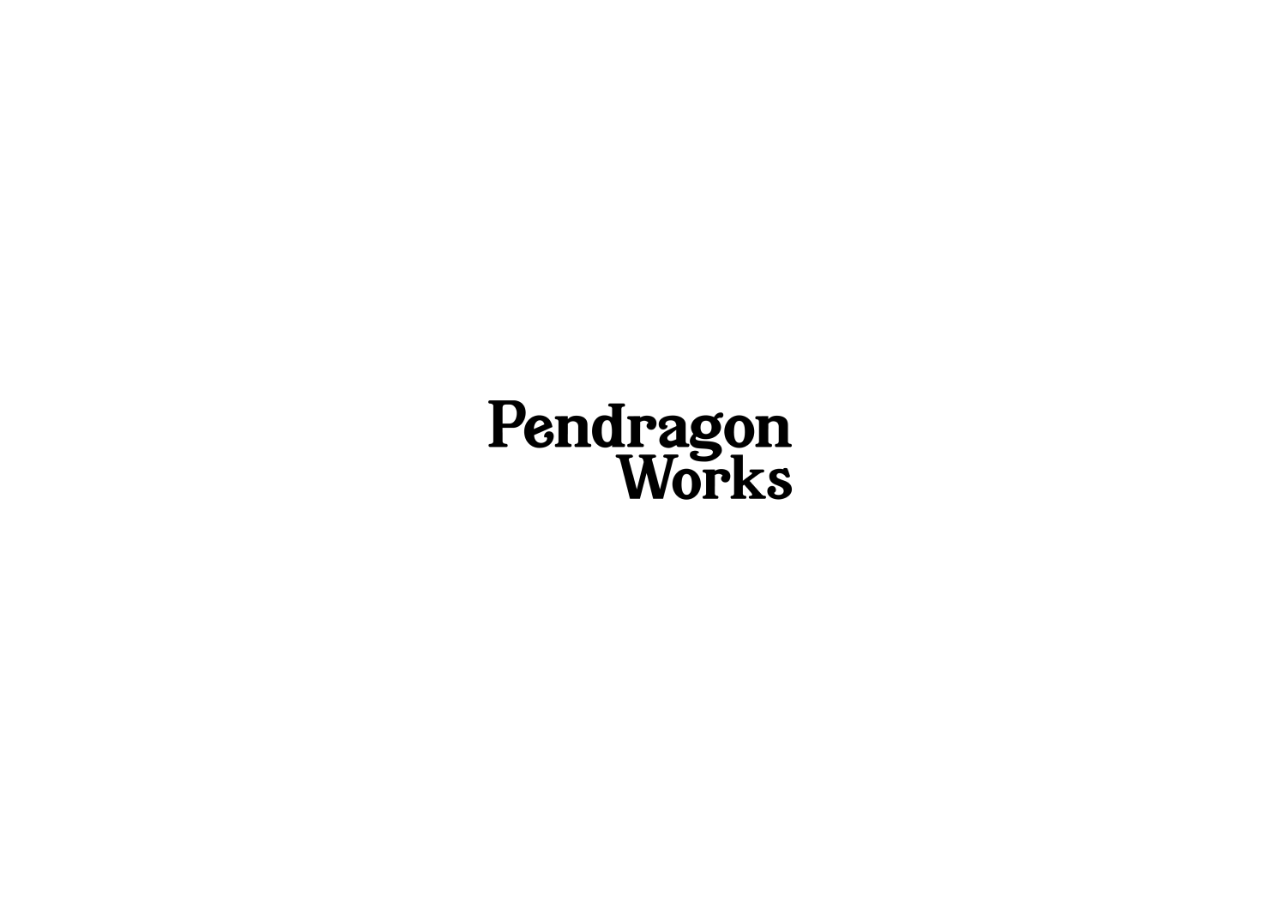
==== index.html @ 7923fceb "Initial commit" ====
<!DOCTYPE html>
<html lang="en">
  <head>
    <title>Pendragon Works</title>
    <meta name="description" content="" />
    <meta charset="utf-8" />
    <link rel="stylesheet" href="style.css" />
    <meta name="viewport" content="width=device-width, initial-scale=1.0">
  </head>
  <body>
    <img src="logo@2x.png" alt="Pendragon Works" />
  </body>
</html>
---- style.css ----
/* @font-face {
  font-family: "soehne-breit-kraftig";
  src: url("soehne-breit-kraftig.woff2") format("woff2");
  font-weight: normal;
  font-style: normal;
  font-display: block;
}

body {
  font-family: "soehne-breit-kraftig", sans-serif;
} */

* {
  padding: 0;
  margin: 0;
  border: 0;
  list-style: none;
  vertical-align: bottom;
  box-sizing: border-box;
  font-style: normal;
  font-weight: normal;
  word-wrap: break-word;
  border-radius: 0;
  -webkit-appearance: none;
  -webkit-text-size-adjust: none;
}

img {
  position: absolute;
  left: 50%;
  top: 50%;
  -webkit-transform: translate(-50%, -50%);
  transform: translate(-50%, -50%);
  width: 343px;
  height: auto;
}
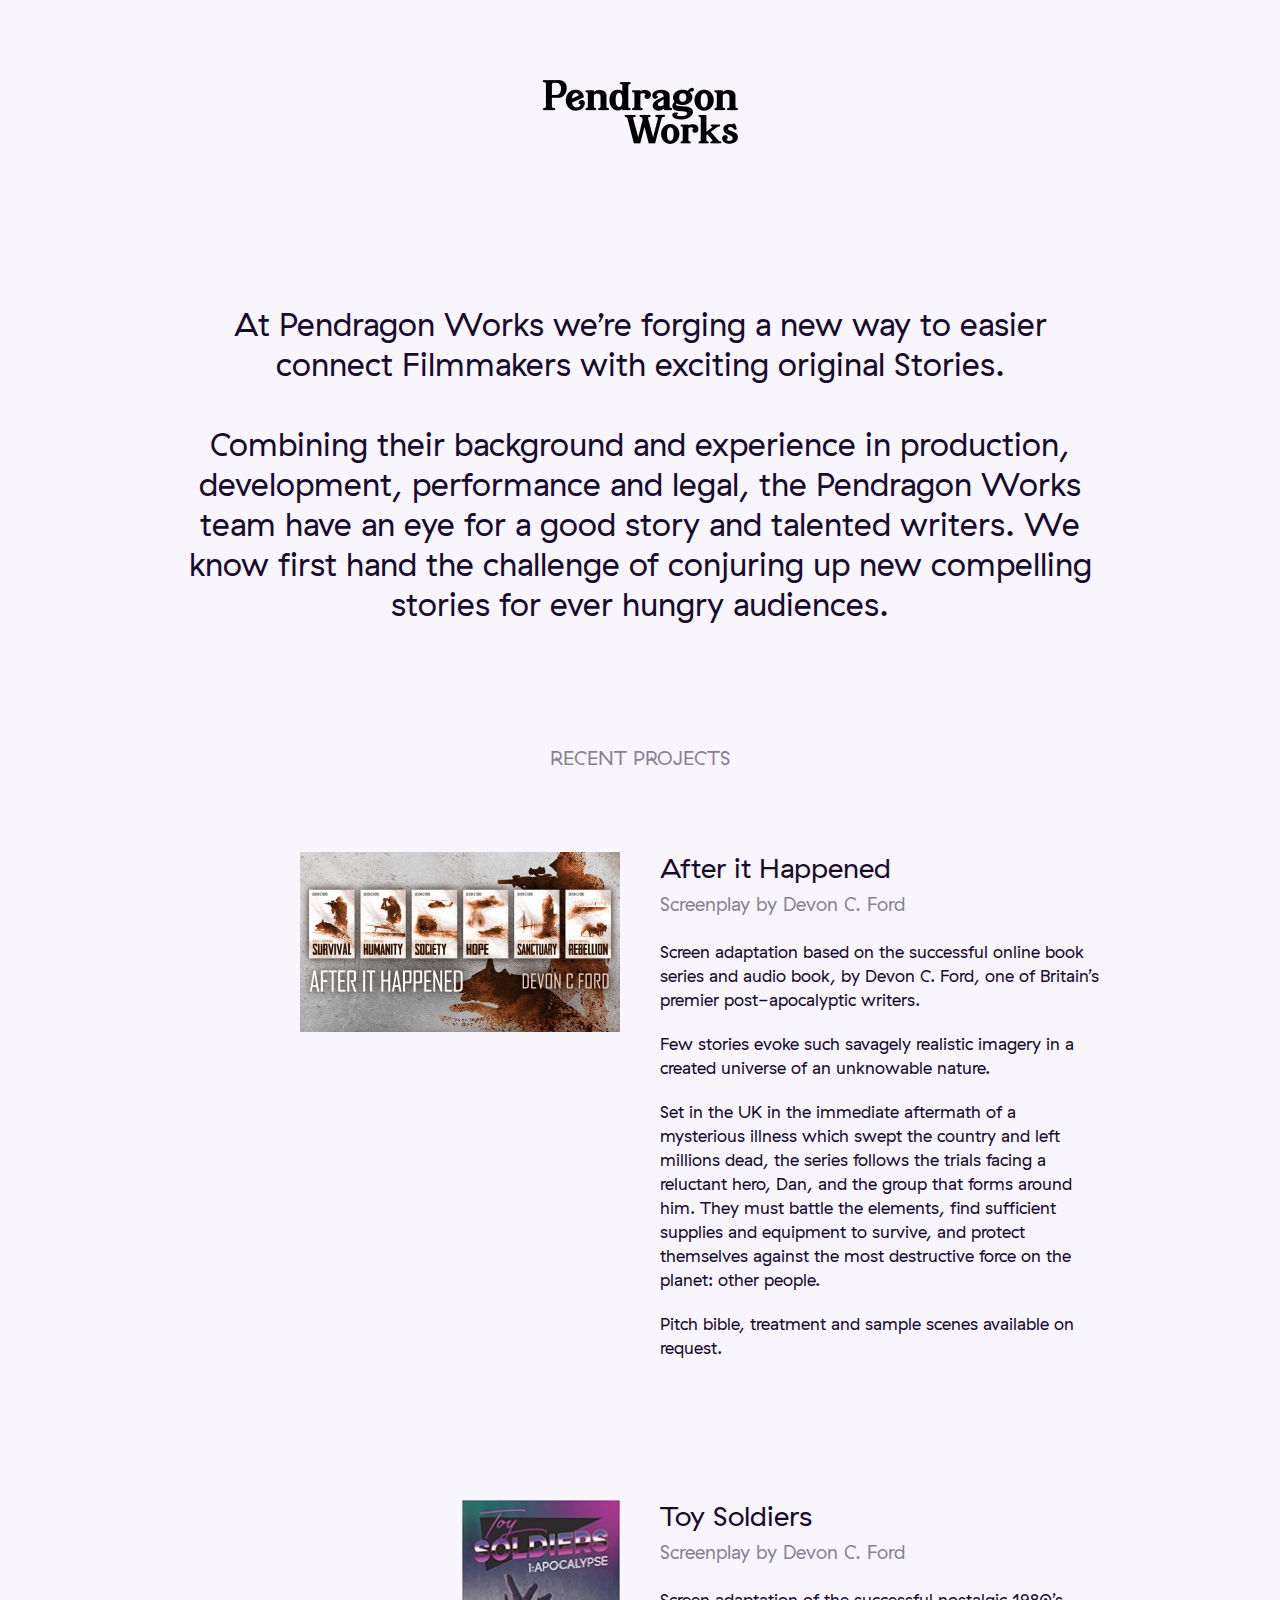
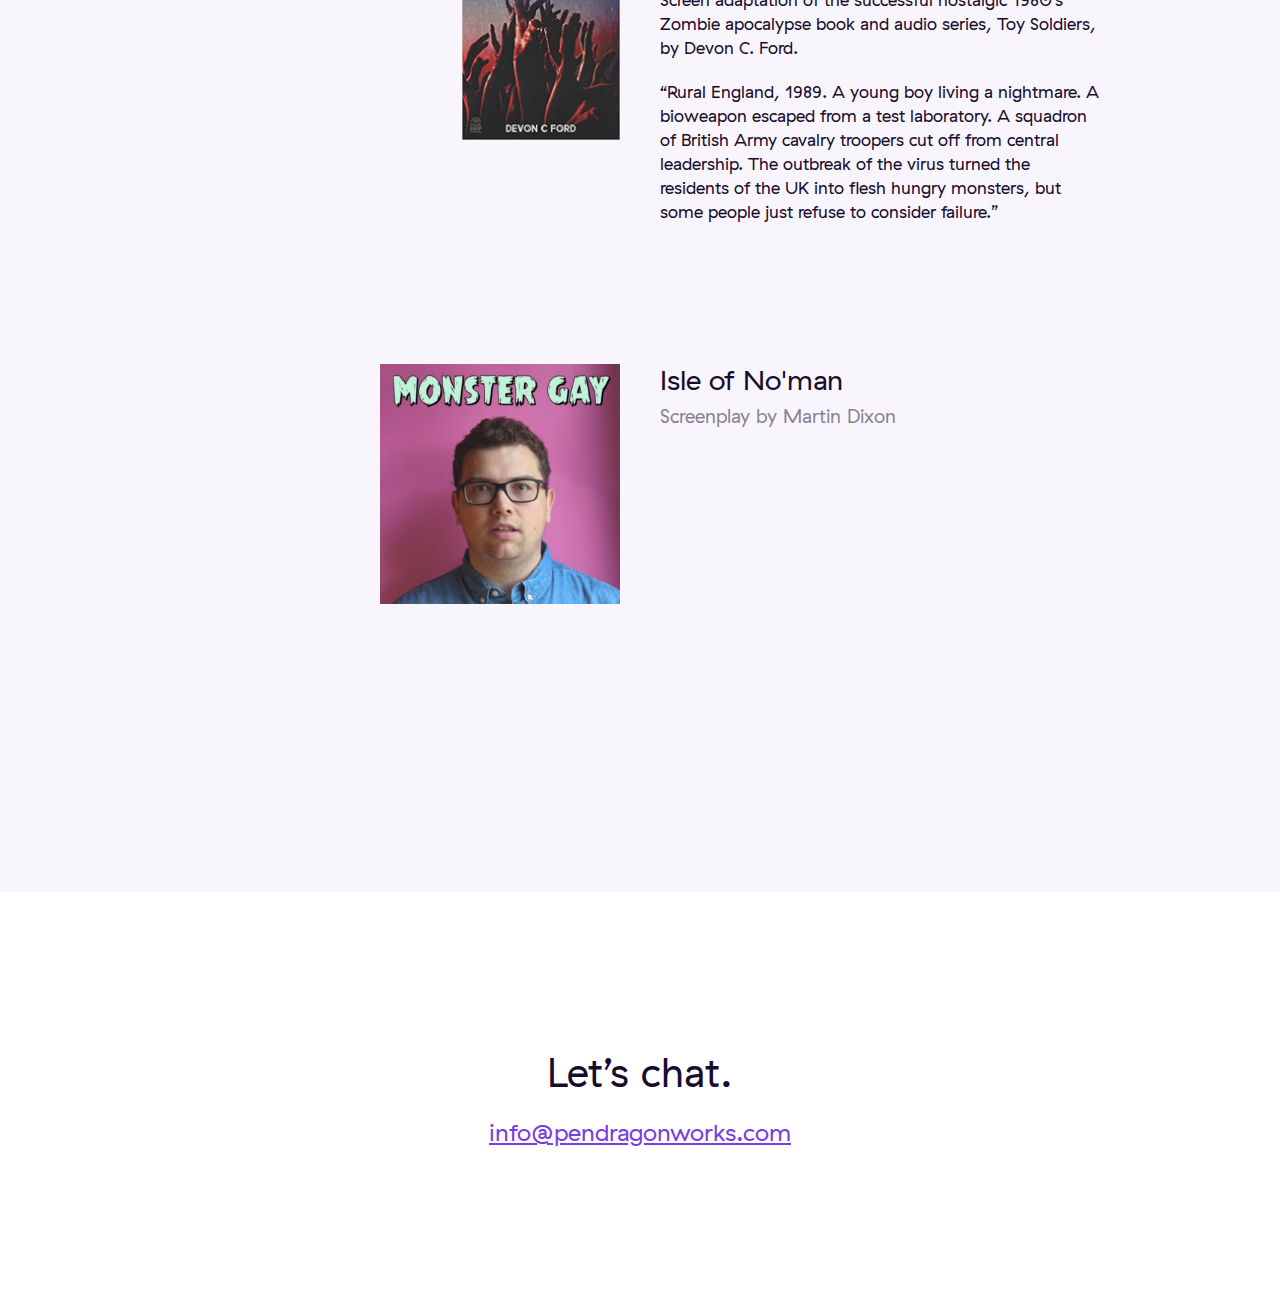
==== commit df5eb034: "website content" ====
--- a/index.html
+++ b/index.html
@@ -8,6 +8,40 @@
     <meta name="viewport" content="width=device-width, initial-scale=1.0">
   </head>
   <body>
-    <img src="logo@2x.png" alt="Pendragon Works" />
+    <section>
+      <img src="logo@2x.png" alt="Pendragon Works" class="logo" />
+      <h1>At Pendragon Works we’re forging a new way to easier connect Filmmakers with exciting original Stories.</h1>
+      <h1>Combining their background and experience in production, development, performance and legal, the Pendragon Works team have an eye for a good story and talented writers. We know first hand the challenge of conjuring up new compelling stories for ever hungry audiences.</h1>
+      <h2>Recent projects</h2>
+      <ul>
+        <li>
+          <img src="after-it-happened.jpg" alt="After it Happened book montage">
+          <h3>After it Happened</h3>
+          <h4>Screenplay by Devon C. Ford</h4>
+          <p>Screen adaptation based on the successful online book series and audio book, by Devon C. Ford, one of Britain’s premier post-apocalyptic writers.</p>
+          <p>Few stories evoke such savagely realistic imagery in a created universe of an unknowable nature.</p>
+          <p>Set in the UK in the immediate aftermath of a mysterious illness which swept the country and left millions dead, the series follows the trials facing a reluctant hero, Dan, and the group that forms around him. They must battle the elements, find sufficient supplies and equipment to survive, and protect themselves against the most destructive force on the planet: other people.</p>
+          <p>Pitch bible, treatment and sample scenes available on request.</p>
+        </li>
+        <li>
+          <img src="toy-soldiers.jpg" alt="Toy Soldiers book cover">
+          <h3>Toy Soldiers</h3>
+          <h4>Screenplay by Devon C. Ford</h4>
+          <p>Screen adaptation of the successful nostalgic 1980’s Zombie apocalypse book and audio series, Toy Soldiers, by Devon C. Ford.</p>
+          <p>“Rural England, 1989. A young boy living a nightmare. A bioweapon escaped from a test laboratory. A squadron of British Army cavalry troopers cut off from central leadership. The outbreak of the virus turned the residents of the UK into flesh hungry monsters, but some people just refuse to consider failure.”</p>
+        </li>
+        <li>
+          <img src="isle-of-no'man.jpg" alt="Martin Dixon">
+          <h3>Isle of No'man</h3>
+          <h4>Screenplay by Martin Dixon</h4>
+        </li>
+      </ul>
+    </section>
+    <footer>
+      <section>
+        <h3>Let’s chat.</h3>
+        <a href="mailto:info@pendragonworks.com">info@pendragonworks.com</a>
+      </section>
+    </footer>
   </body>
 </html>
--- a/style.css
+++ b/style.css
@@ -1,16 +1,15 @@
 
-
-/* @font-face {
-  font-family: "soehne-breit-kraftig";
-  src: url("soehne-breit-kraftig.woff2") format("woff2");
+@font-face {
+  font-family: "GT-Haptik-Regular";
+  src: url("GT-Haptik-Regular.woff2") format("woff2");
   font-weight: normal;
   font-style: normal;
   font-display: block;
 }
 
 body {
-  font-family: "soehne-breit-kraftig", sans-serif;
-} */
+  font-family: "GT-Haptik-Regular", sans-serif;
+}
 
 * {
   padding: 0;
@@ -27,12 +26,166 @@
   -webkit-text-size-adjust: none;
 }
 
-img {
+body {
+  background: rgba(122,61,225,.05);
+  color: #180C2D;
+}
+
+section {
+  max-width: 920px;
+  margin: 0 auto;
+}
+
+img.logo {
+  height: 64px;
+  display: block;
+  margin: 80px auto 160px;
+}
+
+h1 {
+  font-size: 32px;
+  line-height: 40px;
+  margin: 0 0 40px;
+  text-align: center;
+}
+
+h2 {
+  font-size: 20px;
+  line-height: 28px;
+  margin: 0 0 80px;
+  padding: 80px 0 0;
+  text-align: center;
+  opacity: .5;
+  text-transform: uppercase;
+}
+
+ul {
+  margin: 0 0 320px;
+}
+
+ul li {
+  padding: 0 0 120px 480px;
+  position: relative;
+}
+
+ul li img {
   position: absolute;
-  left: 50%;
-  top: 50%;
-  -webkit-transform: translate(-50%, -50%);
-  transform: translate(-50%, -50%);
-  width: 343px;
-  height: auto;
+  top: 0;
+  right: 480px;
+  max-height: 240px;
+  max-width: 320px;
+  margin: 0 0 28px;
 }
+
+ul li h3 {
+  font-size: 28px;
+  line-height: 32px;
+  margin: 0 auto 8px;
+  max-width: 440px;
+}
+
+ul li h4 {
+  font-size: 19px;
+  line-height: 24px;
+  margin: 0 auto 24px;
+  opacity: .5;
+  max-width: 440px;
+}
+
+ul li p {
+  font-size: 17px;
+  line-height: 24px;
+  margin: 0 0 20px;
+  max-width: 440px;
+}
+
+footer {
+  clear: both;
+  background: #fff;
+  padding: 160px 0;
+}
+
+footer section {
+  max-width: 968px;
+  margin: 0 auto;
+  padding: 0 24px;
+}
+
+footer h3 {
+  font-size: 40px;
+  line-height: 40px;
+  padding: 0 0 24px;
+  text-align: center;
+}
+
+footer a {
+  color: rgba(122,61,225,1);
+  font-size: 24px;
+  line-height: 32px;
+  text-align: center;
+  display: block;
+}
+
+footer a:hover {
+  text-decoration: none;
+}
+
+@media screen and (max-width: 960px) {
+
+  section {
+    padding: 0 24px;
+  }
+
+  ul li {
+    padding: 0 0 120px 0;
+    position: relative;
+  }
+
+  ul li img {
+    position: relative;
+    top: 0;
+    right: auto;
+    left: auto;
+    max-height: 240px;
+    max-width: 320px;
+    margin: 0 auto 48px;
+    display: block;
+  }
+
+  ul li p {
+    margin: 0 auto 20px;
+    max-width: 440px;
+
+  }
+
+}
+
+@media screen and (max-width: 414px) {
+
+  img.logo {
+    height: 64px;
+    display: block;
+    margin: 80px 0 80px;
+  }
+
+  h1 {
+    font-size: 24px;
+    line-height: 32px;
+    margin: 0 0 32px;
+    text-align: left;
+  }
+
+  ul li img {
+    margin: 0 0 48px;
+  }
+
+  footer a {
+    font-size: 20px;
+  }
+
+  footer h3 {
+    font-size: 28px;
+    line-height: 32px;
+  }
+
+}
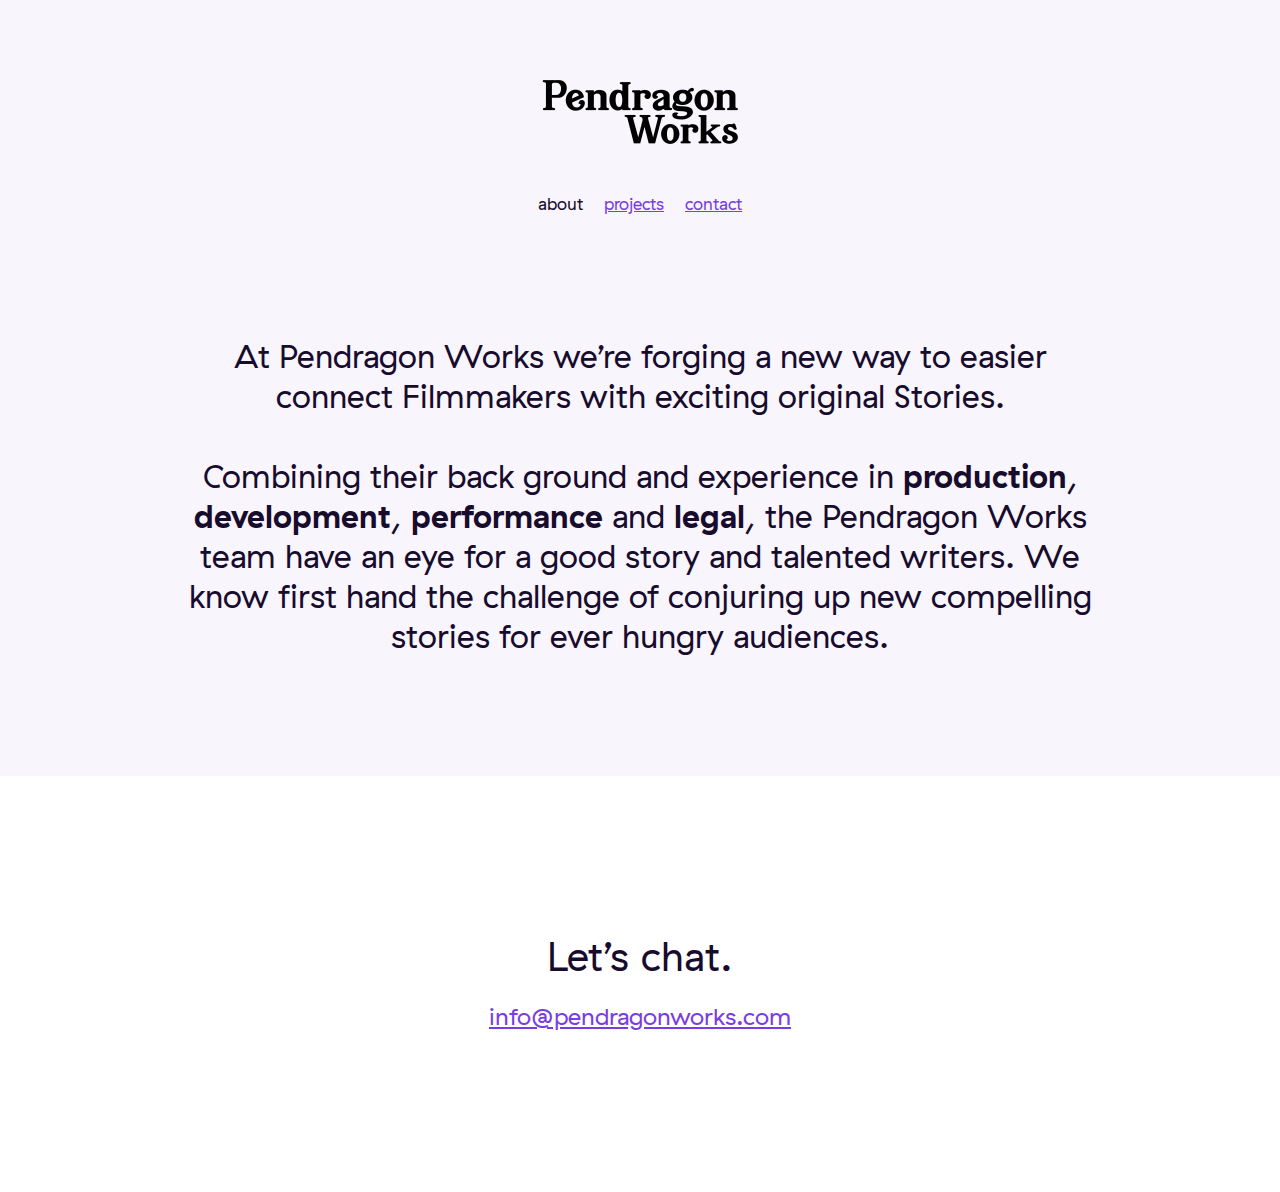
==== commit 10e9d202: "separated pages" ====
--- a/index.html
+++ b/index.html
@@ -10,32 +10,19 @@
   <body>
     <section>
       <img src="logo@2x.png" alt="Pendragon Works" class="logo" />
-      <h1>At Pendragon Works we’re forging a new way to easier connect Filmmakers with exciting original Stories.</h1>
-      <h1>Combining their background and experience in production, development, performance and legal, the Pendragon Works team have an eye for a good story and talented writers. We know first hand the challenge of conjuring up new compelling stories for ever hungry audiences.</h1>
-      <h2>Recent projects</h2>
-      <ul>
-        <li>
-          <img src="after-it-happened.jpg" alt="After it Happened book montage">
-          <h3>After it Happened</h3>
-          <h4>Screenplay by Devon C. Ford</h4>
-          <p>Screen adaptation based on the successful online book series and audio book, by Devon C. Ford, one of Britain’s premier post-apocalyptic writers.</p>
-          <p>Few stories evoke such savagely realistic imagery in a created universe of an unknowable nature.</p>
-          <p>Set in the UK in the immediate aftermath of a mysterious illness which swept the country and left millions dead, the series follows the trials facing a reluctant hero, Dan, and the group that forms around him. They must battle the elements, find sufficient supplies and equipment to survive, and protect themselves against the most destructive force on the planet: other people.</p>
-          <p>Pitch bible, treatment and sample scenes available on request.</p>
+      <ol>
+        <li class="active">
+          <a href="../">about</a>
         </li>
         <li>
-          <img src="toy-soldiers.jpg" alt="Toy Soldiers book cover">
-          <h3>Toy Soldiers</h3>
-          <h4>Screenplay by Devon C. Ford</h4>
-          <p>Screen adaptation of the successful nostalgic 1980’s Zombie apocalypse book and audio series, Toy Soldiers, by Devon C. Ford.</p>
-          <p>“Rural England, 1989. A young boy living a nightmare. A bioweapon escaped from a test laboratory. A squadron of British Army cavalry troopers cut off from central leadership. The outbreak of the virus turned the residents of the UK into flesh hungry monsters, but some people just refuse to consider failure.”</p>
+          <a href="./projects/">projects</a>
         </li>
         <li>
-          <img src="isle-of-no'man.jpg" alt="Martin Dixon">
-          <h3>Isle of No'man</h3>
-          <h4>Screenplay by Martin Dixon</h4>
+          <a href="mailto:info@pendragonworks.com">contact</a>
         </li>
-      </ul>
+      </ol>
+      <h1>At Pendragon Works we’re forging a new way to easier connect Filmmakers with exciting original Stories.</h1>
+      <h1>Combining their back ground and experience in <strong>production</strong>, <strong>development</strong>, <strong>performance</strong> and <strong>legal</strong>, the Pendragon Works team have an eye for a good story and talented writers. We know first hand the challenge of conjuring up new compelling stories for ever hungry audiences.</h1>
     </section>
     <footer>
       <section>
--- a/style.css
+++ b/style.css
@@ -7,8 +7,20 @@
   font-display: block;
 }
 
+@font-face {
+  font-family: "GT-Haptik-Bold";
+  src: url("GT-Haptik-Bold.woff2") format("woff2");
+  font-weight: normal;
+  font-style: normal;
+  font-display: block;
+}
+
 body {
   font-family: "GT-Haptik-Regular", sans-serif;
+}
+
+h1 strong {
+  font-family: "GT-Haptik-Bold", sans-serif;
 }
 
 * {
@@ -39,10 +51,34 @@
 img.logo {
   height: 64px;
   display: block;
-  margin: 80px auto 160px;
+  margin: 80px auto 24px;
+}
+
+ol {
+  text-align: center;
+  width: 100%;
+  margin: 48px 0 120px;
+}
+
+ol li {
+  display: inline-block;
+}
+
+ol li a {
+  color: rgba(122,61,225,1);
+  padding: 8px;
+  font-size: 17px;
+  line-height: 24px;
+}
+
+ol li.active a {
+  text-decoration: none;
+  color: #180C2D;
+  cursor: default;
 }
 
 h1 {
+  clear: both;
   font-size: 32px;
   line-height: 40px;
   margin: 0 0 40px;
@@ -53,7 +89,6 @@
   font-size: 20px;
   line-height: 28px;
   margin: 0 0 80px;
-  padding: 80px 0 0;
   text-align: center;
   opacity: .5;
   text-transform: uppercase;
@@ -102,6 +137,7 @@
 footer {
   clear: both;
   background: #fff;
+  margin: 120px 0 0;
   padding: 160px 0;
 }
 
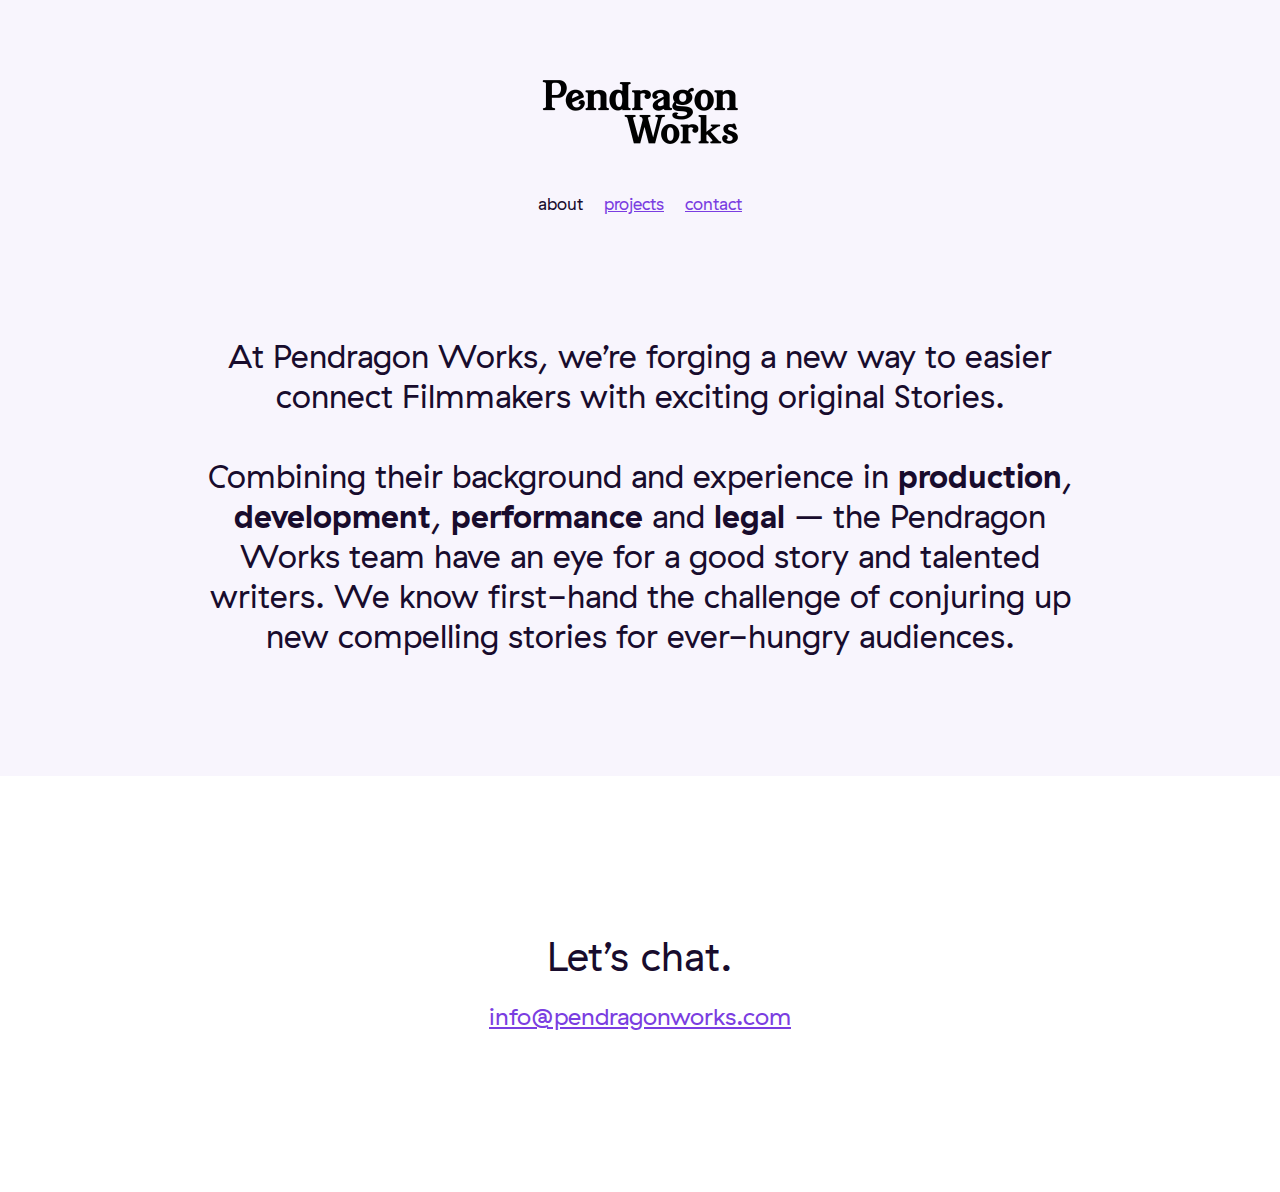
==== commit 5bcf08b3: "Copy edits" ====
--- a/index.html
+++ b/index.html
@@ -21,8 +21,8 @@
           <a href="mailto:info@pendragonworks.com">contact</a>
         </li>
       </ol>
-      <h1>At Pendragon Works we’re forging a new way to easier connect Filmmakers with exciting original Stories.</h1>
-      <h1>Combining their back ground and experience in <strong>production</strong>, <strong>development</strong>, <strong>performance</strong> and <strong>legal</strong>, the Pendragon Works team have an eye for a good story and talented writers. We know first hand the challenge of conjuring up new compelling stories for ever hungry audiences.</h1>
+      <h1>At Pendragon Works, we’re forging a new way to easier connect Filmmakers with exciting original Stories.</h1>
+      <h1>Combining their background and experience in <strong>production</strong>, <strong>development</strong>, <strong>performance</strong> and <strong>legal</strong> – the Pendragon Works team have an eye for a good story and talented writers. We know first-hand the challenge of conjuring up new compelling stories for ever-hungry audiences.</h1>
     </section>
     <footer>
       <section>
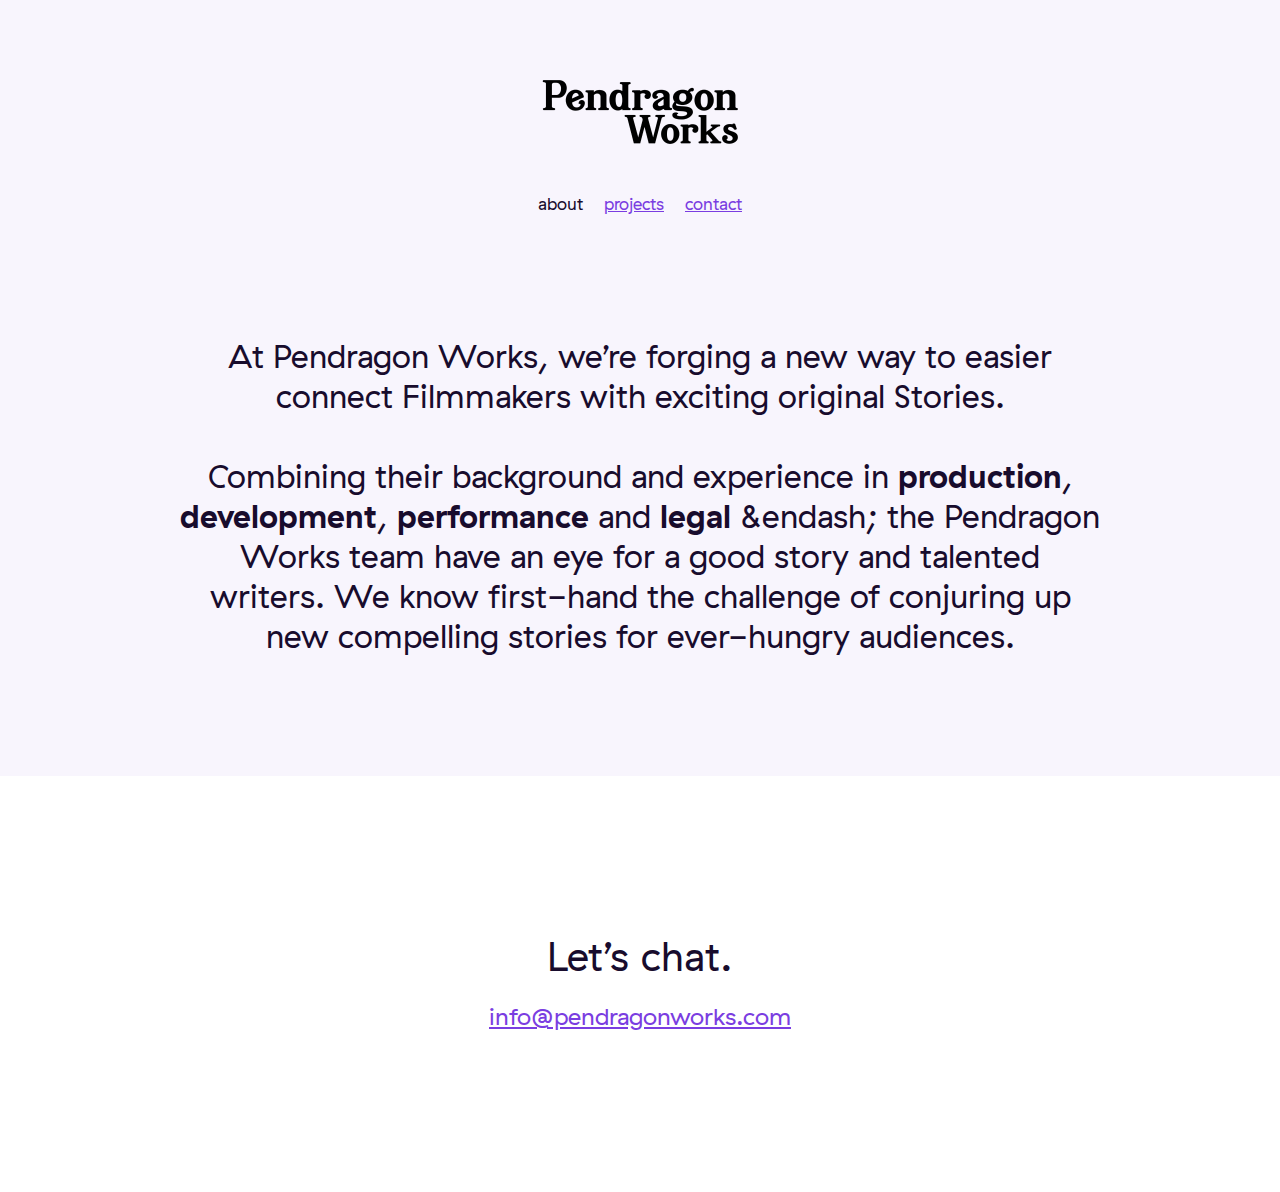
==== commit 8b7c635f: "added endash html entity" ====
--- a/index.html
+++ b/index.html
@@ -22,7 +22,7 @@
         </li>
       </ol>
       <h1>At Pendragon Works, we’re forging a new way to easier connect Filmmakers with exciting original Stories.</h1>
-      <h1>Combining their background and experience in <strong>production</strong>, <strong>development</strong>, <strong>performance</strong> and <strong>legal</strong> – the Pendragon Works team have an eye for a good story and talented writers. We know first-hand the challenge of conjuring up new compelling stories for ever-hungry audiences.</h1>
+      <h1>Combining their background and experience in <strong>production</strong>, <strong>development</strong>, <strong>performance</strong> and <strong>legal</strong> &endash; the Pendragon Works team have an eye for a good story and talented writers. We know first-hand the challenge of conjuring up new compelling stories for ever-hungry audiences.</h1>
     </section>
     <footer>
       <section>
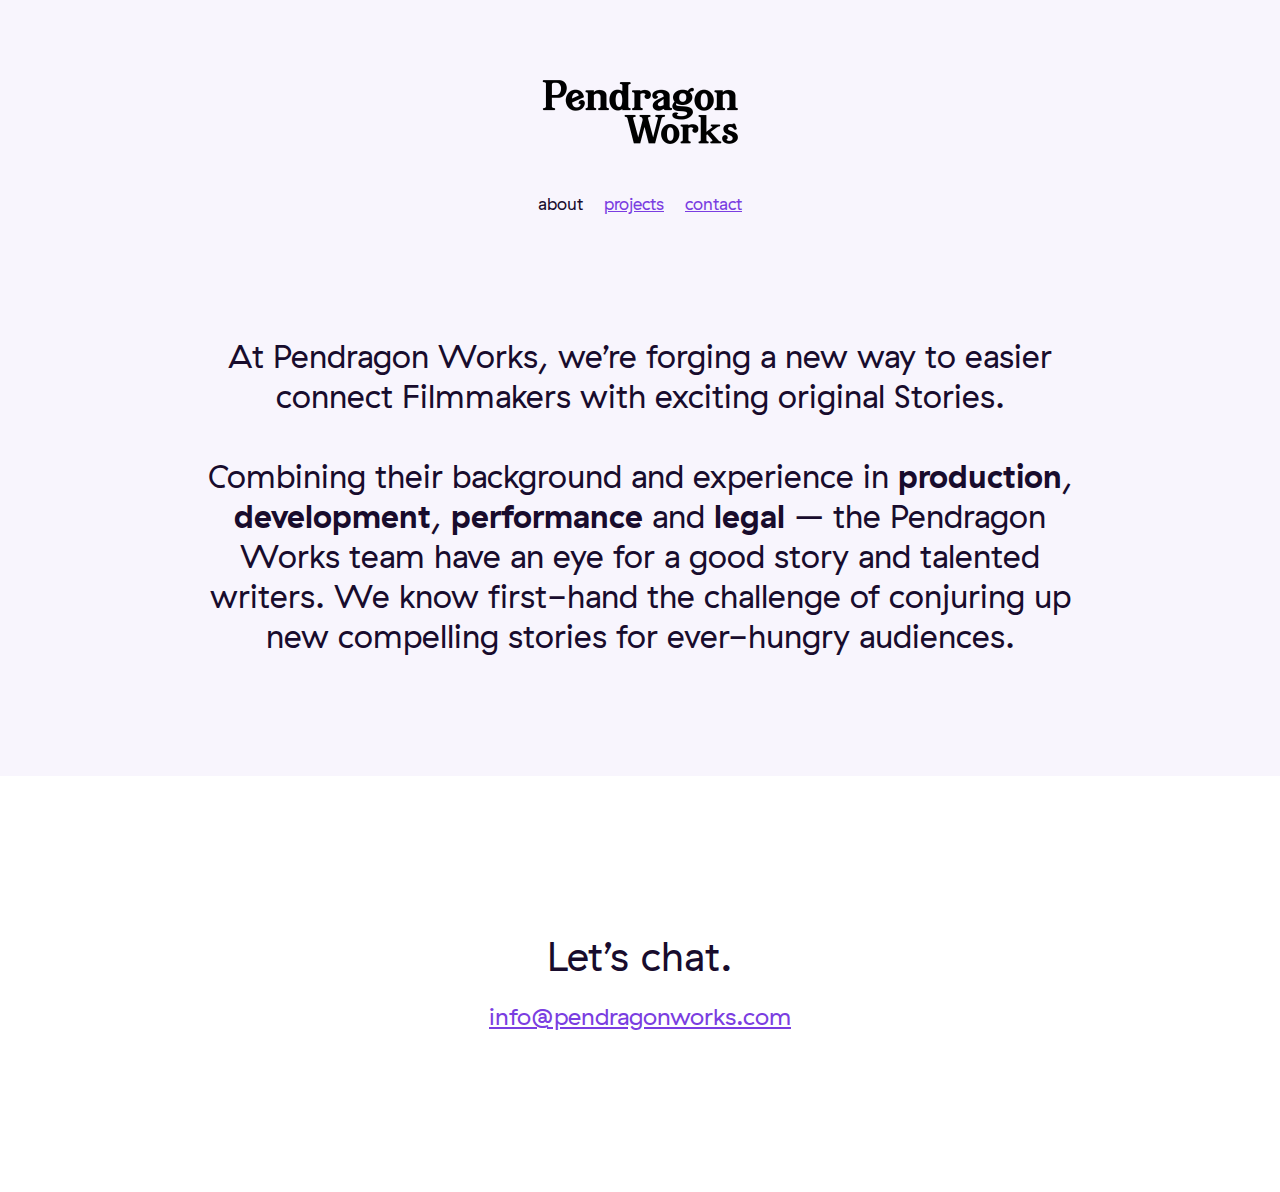
==== commit 4f944af9: "ndash!" ====
--- a/index.html
+++ b/index.html
@@ -22,7 +22,7 @@
         </li>
       </ol>
       <h1>At Pendragon Works, we’re forging a new way to easier connect Filmmakers with exciting original Stories.</h1>
-      <h1>Combining their background and experience in <strong>production</strong>, <strong>development</strong>, <strong>performance</strong> and <strong>legal</strong> &endash; the Pendragon Works team have an eye for a good story and talented writers. We know first-hand the challenge of conjuring up new compelling stories for ever-hungry audiences.</h1>
+      <h1>Combining their background and experience in <strong>production</strong>, <strong>development</strong>, <strong>performance</strong> and <strong>legal</strong> &ndash; the Pendragon Works team have an eye for a good story and talented writers. We know first-hand the challenge of conjuring up new compelling stories for ever-hungry audiences.</h1>
     </section>
     <footer>
       <section>
